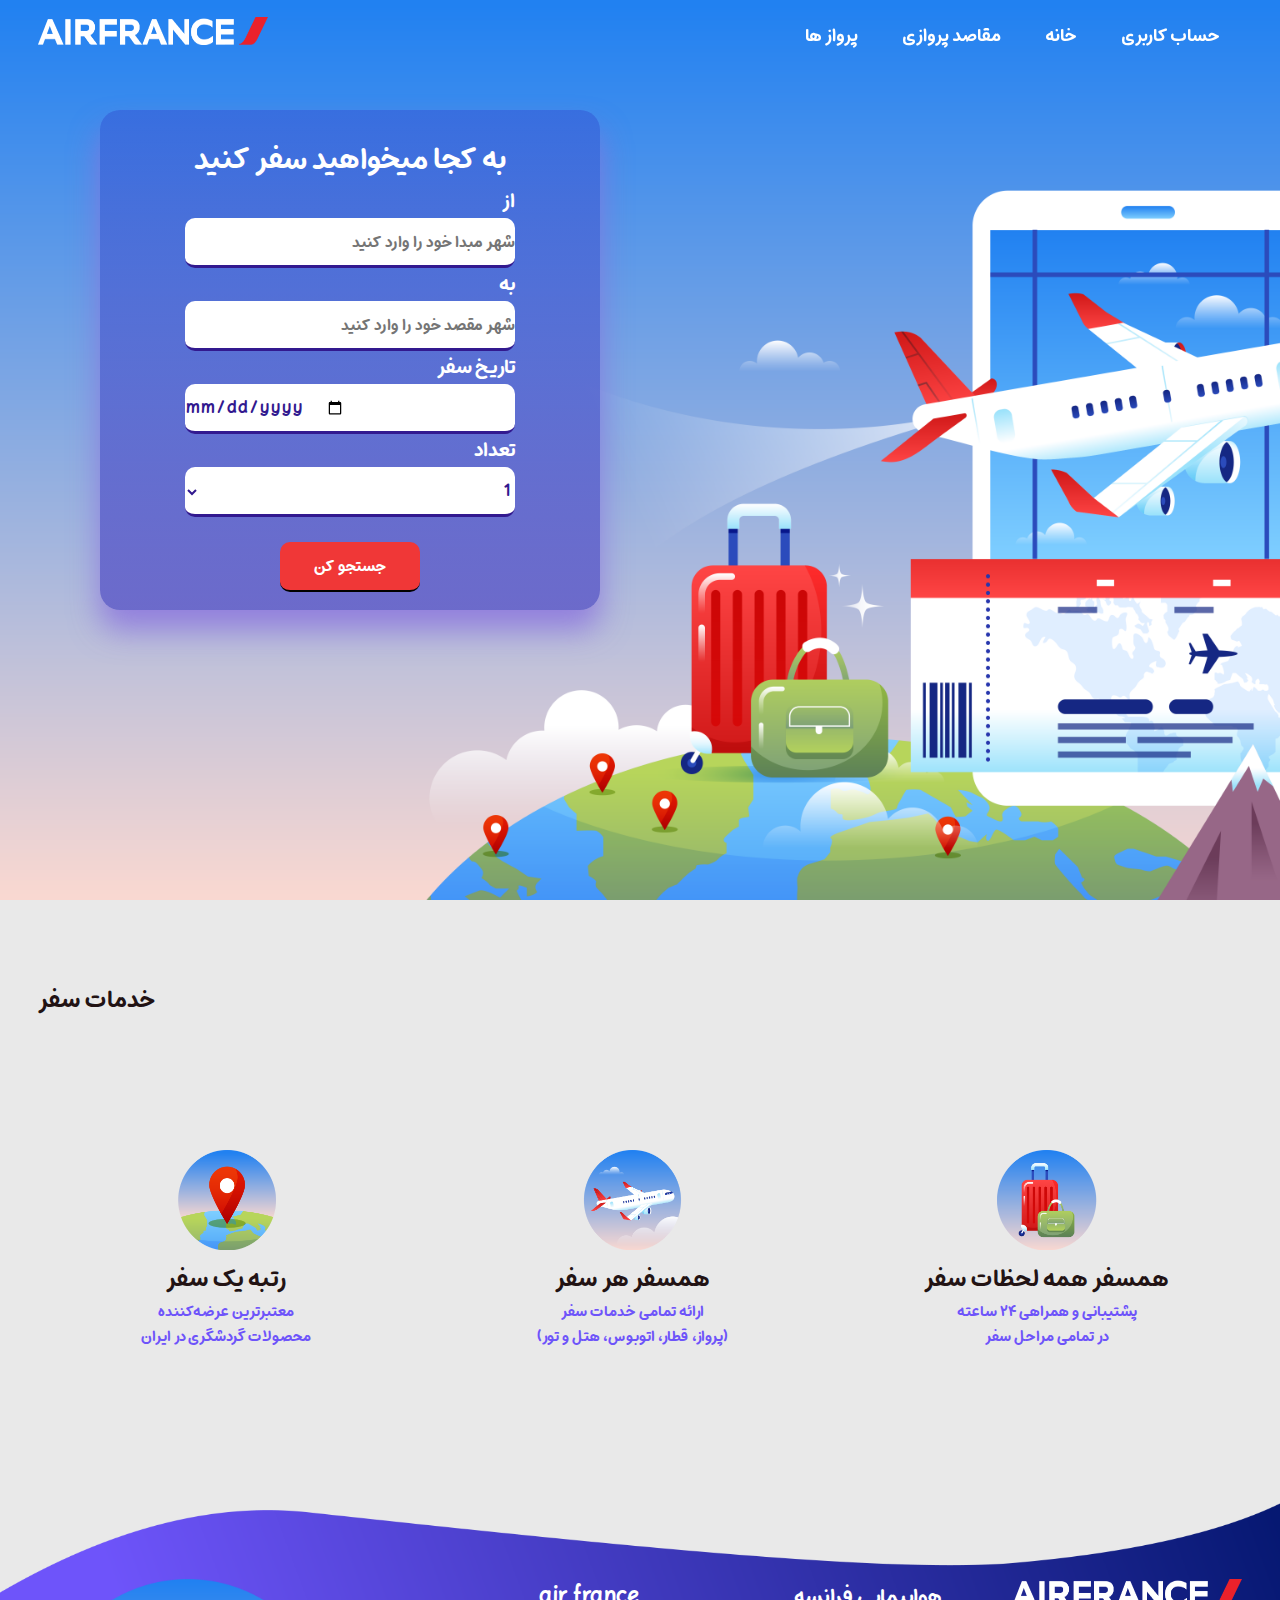
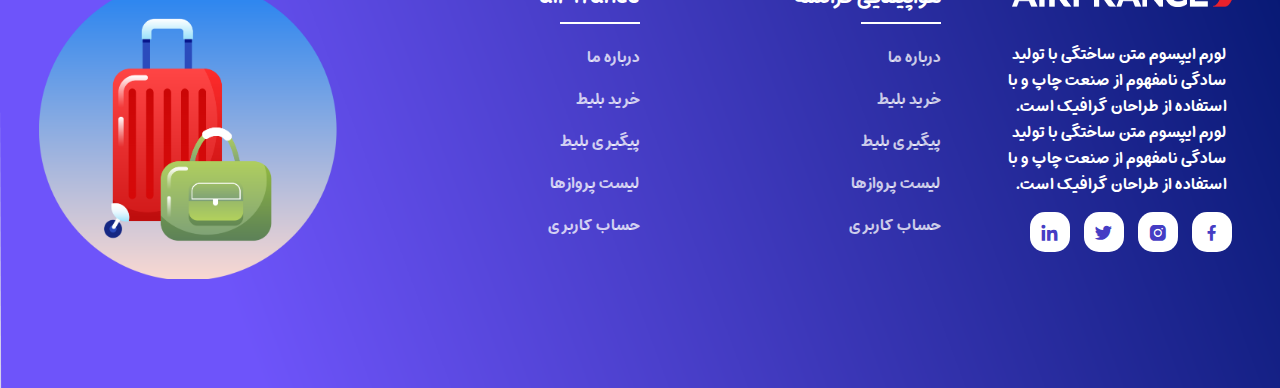
==== index (2).html @ 5649c814 "home" ====
<!DOCTYPE html>
<html lang="en">
<head>
    <meta charset="UTF-8">
    <meta http-equiv="X-UA-Compatible" content="IE=edge">
    <meta name="viewport" content="width=device-width, initial-scale=1.0">
    <link rel="stylesheet" type="text/css" href="style/style.css">
    <link rel="stylesheet" type="text/css" href="style/booking.css">
	<link rel="stylesheet"
     href="https://unpkg.com/boxicons@latest/css/boxicons.min.css">

    <title>Document</title>
</head>
<body>
    <!--header--->
	<header>
		<a href="#">
            <img src="style/img/Air-France-Logo.png" class="logo">
        </a>
		<div class="bx bx-menu" id="menu-icon"></div>

		<ul class="navbar">
			
			<li><a href="#package">پرواز ها</a></li>
			<li><a href="#destination">مقاصد پروازی</a></li>
            <li><a href="#home">خانه</a></li>
            <li><a href="#login">حساب کاربری</a></li>
		</ul>
	</header>

    	<!--Home section--->
	<section class="home" id="home">
		<div class="form">
            <h2>
                به کجا میخواهید سفر کنید
            </h2>
            <label for="from">از</label>
            <input type="text" id="from" placeholder="شهر مبدا خود را وارد کنید">
            <label for="from">به</label>
            <input type="text" id="to" placeholder="شهر مقصد خود را وارد کنید">
            <label for="تاریخ">تاریخ سفر</label>
            <input type="date" id="depart">  
            <label for="passengers">تعداد</label>
            <select name="passengers" id="passengers">
                <option value="1">1</option>
                <option value="2">2</option>
                <option value="3">3</option>
                <option value="4">4</option>
                <option value="5">5</option>
            </select>
            <button type="submit" id="booking-search-btn">جستجو کن</button>
		</div>
	</section>


    <!--container--->
	<section class="icon">
		<div class="text-h">
			<h2>خدمات سفر</h2>
		</div>

		<div class="row-items">
			<div class="icon-box">
				
					<img src="style/img/icon1.png" class="icon-img">
				
				<h4>رتبه یک سفر</h4>
				<p>معتبرترین عرضه‌کننده <br> محصولات گردشگری در ایران</p>
			</div>

			<div class="icon-box">
				
					<img src="style/img/icon2.png" class="icon-img">
			
				<h4>همسفر هر سفر</h4>
				<p>ارائه تمامی خدمات سفر <br> (پرواز، قطار، اتوبوس، هتل و تور)</p>
			</div>

			<div class="icon-box">
				
					<img src="style/img/icon3.png" class="icon-img">
				
				<h4>همسفر همه لحظات سفر</h4>
				<p>پشتیبانی و همراهی ۲۴ ساعته <br> در تمامی مراحل سفر</p>
			</div>
		</div>
	</section> 



	<!--footer--->
	<section id="contact">
		<div class="footer">
			<div class="main">
				<div class="list">
					<a href="#">
						<img src="style/img/icon3.png" class="svg">
					</a>
				</div>

				<div class="list">
					<h4>air france</h4>
					<ul>
						<li><a href="#">درباره ما</a></li>
						<li><a href="#">خرید بلیط</a></li>
						<li><a href="#">پیگیری بلیط</a></li>
						<li><a href="#">لیست پروازها</a></li>
						<li><a href="#">حساب کاربری</a></li>
					</ul>
				</div>

				<div class="list">
					<h4>هواپیمایی فرانسه</h4>
					<ul>
						<li><a href="#">درباره ما</a></li>
						<li><a href="#">خرید بلیط</a></li>
						<li><a href="#">پیگیری بلیط</a></li>
						<li><a href="#">لیست پروازها</a></li>
						<li><a href="#">حساب کاربری</a></li>
					</ul>
				</div>

				<div class="list">
					<a href="#">
						<img src="style/img/Air-France-Logo.png" class="logo">
					</a>
					<ul>
						<li><p class="info">لورم ایپسوم متن ساختگی با تولید <br>سادگی نامفهوم از صنعت چاپ و با <br>استفاده از طراحان گرافیک است.
						<br>لورم ایپسوم متن ساختگی با تولید <br>سادگی نامفهوم از صنعت چاپ و با <br>استفاده از طراحان گرافیک است.
						</p>
						<div class="social">
							<a href="#"><i class='bx bxl-facebook' ></i></a>
							<a href="#"><i class='bx bxl-instagram-alt' ></i></a>
							<a href="#"><i class='bx bxl-twitter' ></i></a>
							<a href="#"><i class='bx bxl-linkedin' ></i></a>
						</div>
					</li>
						
					</ul>
				</div>

				
			</div>
		</div>
	</section>


    <script type="text/javascript" src="script/script.js"></script>


    
</body>
</html>
---- style/style.css ----
@font-face {
    font-family: mikhak;
    src: url(font/font3.woff2) format("woff2");
}

*{
    padding: 0;
	margin: 0;
	box-sizing: border-box;
	font-family: mikhak;
	text-decoration: none;
	list-style: none;
	scroll-behavior: smooth;
}

:root{
	--bg-color: #fff;
	--text-color: #221314;
	--second-color: #5a7184;
	--main-color: #6e54fa;
	--big-font: 6rem;
	--h2-font: 40PX;
	--p-font: 1.1rem;
}
body{
	background: rgb(233, 233, 233);
	color: #221314;
}
header{
	position: fixed;
	top: 0;
	right: 0;
	width: 100%;
	z-index: 1000;
	display: flex;
	align-items: center;
	justify-content: space-between;
	background: transparent;
	padding: 30px 18%;
	transition: ease .40s;
}
.logo{
    height:28px;
    width: 230px;
}
.navbar{
	display: flex;
}
.navbar a{
	color: #fff;
	font-size: 18px;
	font-weight: 500;
	padding: 10px 22px;
	border-radius: 4px;
	transition: ease .40s;
}
.navbar a:hover{
	background: #fff;
	color: #6e54fa;
	box-shadow: 5px 10px 30px rgb(85 85 85 / 20%);
	border-radius: 4px;
}
#menu-icon{
	color: #fff;
	font-size: 35px;
	z-index: 10001;
	cursor: pointer;
	display: none;
}

section{
	padding: 80px 18%;
}

section{
	padding: 80px 18%;
}
.home{
	position: relative;
	width: 100%;
	height: 100vh;
	background: url(img/header.png);
	background-size: cover;
	background-position: center;
	display: grid;
	grid-template-columns: repeat(1, 1fr);
	align-items: center;
}

header.sticky{
	background: rgba(255, 255, 255, 0.856);
	padding: 10px 18%;
	box-shadow: rgba(33,35,38, 0.1) 0px 10px 10px -10px;
}
.sticky .logo{

    
}
.sticky .navbar a{
	color: #6e54fa;
} 

.text h2{
	font-size: var(--h2-font);
	line-height: 1.1;
}

/* icon */
.row-items{
	display: grid;
	grid-template-columns: repeat(auto-fit, minmax(250px, auto));
	grid-gap: 2rem;
	align-items: center;
	text-align: center;
	margin-top: 5rem;
}

.icon-box{
	padding: 50px 10px;
	border-radius: 30px;	
}

.icon-img{
	height: 100px;
	width: 100px;
}

.icon-box h4{
	font-size: 24px;
	font-weight: 600;
}

.icon-box p{
	font-size: 15px;
	color: #6e54fa;
}

.icon-box:hover{
	box-shadow: 5px 30px 56.1276px #6d54fa8c;
	border: 1px solid transparent;
	transform: translateY(-3px);
}

#contact{
	background: url(img/footer.png);
	background-size: cover;
}
.main{
	display: flex;
	flex-wrap: wrap;
}
.footer{
	
	padding: 20px 0;
}

.svg{
	width: 300px;
	height: 300px;
}
.list{
	direction: rtl;
	width: 25%;
}
.list h4{
	font-size: 21px;
	color: #fff;
	margin-bottom: 30px;
	position: relative;
}
.list h4::before{
	content: "";
	position: absolute;
	height: 2px;
	width: 80px;
	left: 10;
	bottom: -10px;
	background: #fff;
}
.list ul li:not(last-child) {
	margin-bottom: 16px;
}
.list ul li a{
	color: #ffffffbf;
	font-size: var(--p-font);
	display: block;
}
.list ul li a:hover{
	color:#fff;
}

.info {
	color: #fff;
	padding-right: 15px;
	padding-top: 25px;
	padding-bottom: 15px;
}
.list .social a{
	height: 40px;
	width: 40px;
	background: #fff;
	color: #453dc4;
	display: inline-flex;
	align-items: center;
	justify-content: center;
	font-size: 21px;
	border-radius: 15px;
	margin-right: 10px;
}

.list .social a:hover{
	transform: scale(1.1);
	color: #453dc4;
}

@media (max-width: 1400px){
	header{
		padding: 17px 3%;
	}
	header.sticky{
		padding: 10px 3%;
		
	}
	section{
		padding: 80px 3%;
		
	}
	:root{
		--big-font: 4.5rem;
	  --h2-font: 40PX;
	  --p-font: 1rem;
	
	}
}
---- style/booking.css ----
.form{
    direction: rtl;
    width:500px;
    height:500px;
    left: 100px;
    top: 110px;
    background: linear-gradient(to top , rgba(49, 39, 189, 0.548) , rgba(49, 39, 189, 0.288));
    position: absolute;
    border-radius: 20px;
    backdrop-filter: bulr(80%);
    box-shadow: 0 20px 30px rgba(137, 113, 221, 0.80);

}
.form h2{
    width:330px;
    font-family: mikhak;
    text-align: center;
    color: #ffff;
    font-size: 30px;
    margin-right: 85px;
    padding-top: 25px;

}

.form input{
    display: flex;
    margin-right: 85px;
    width: 330px;
    height: 50px;
    background: #ffff;
    border-bottom:3px solid #32198f ;
    border-top: none;
    border-left: none;
    border-right: none;
    border-radius: 10px;
    color: #32198f;
    font-size: medium;
    letter-spacing: 1px;
    font-family: mikhak;
}


.form label{
   
    font-size: 20px;
    padding-right: 85px;
    color: #ffff;
}

#passengers{
    display: flex;
    margin-right: 85px;
    width: 330px;
    height: 50px;
    background: #ffff;
    border-bottom:3px solid #32198f ;
    border-top: none;
    border-left: none;
    border-right: none;
    border-radius: 10px;
    color: #32198f;
    font-size: medium;
    letter-spacing: 1px;
    font-family: mikhak;
}

#booking-search-btn{
    margin-top: 25px; 
    margin-right: 180px;
    width: 140px;
    height: 50px;
    background:#f03737;
    border-radius: 10px;
    border-top: none;
    border-left: none;
    border-right: none;
    color: #ffff;
    font-size: medium;
    font-family: mikhak;

}


#booking-search-btn:hover
{
    transform: scale(1.1);

}
.form input:focus{
    outline: none;
}
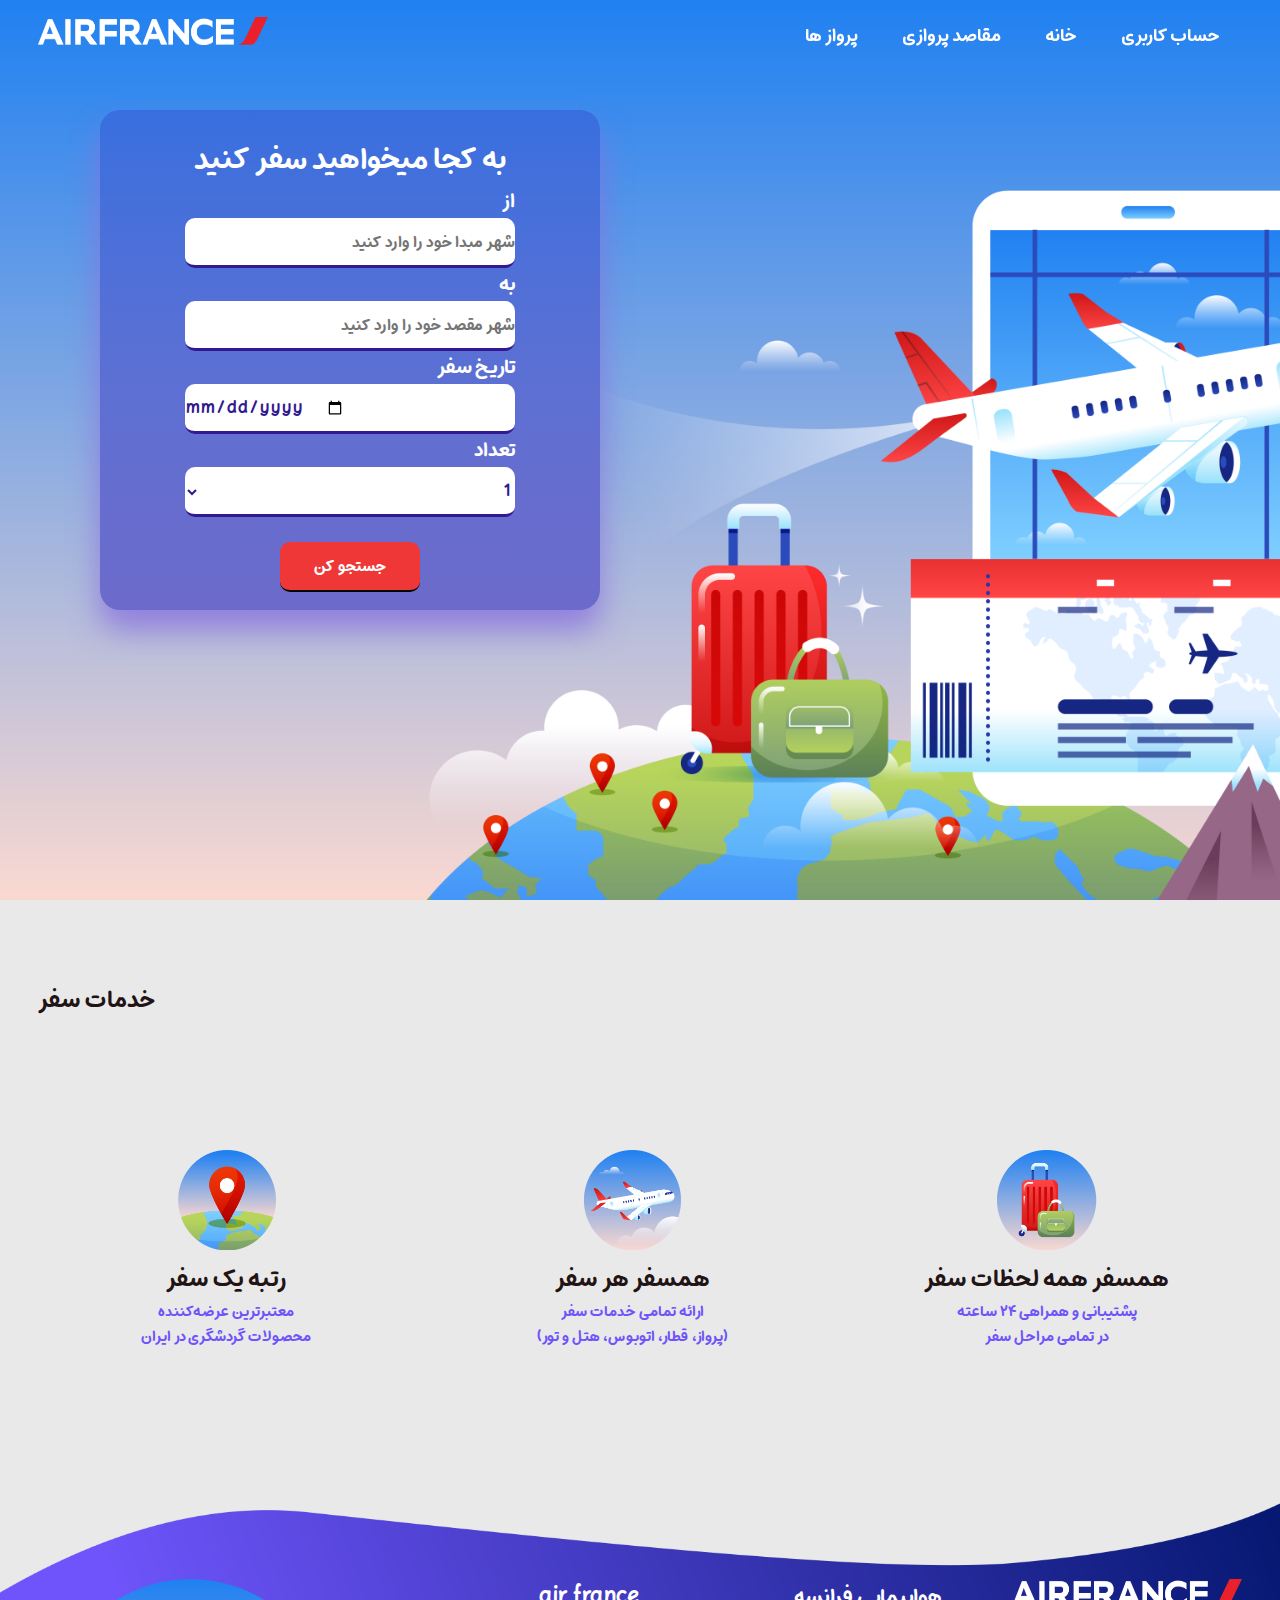
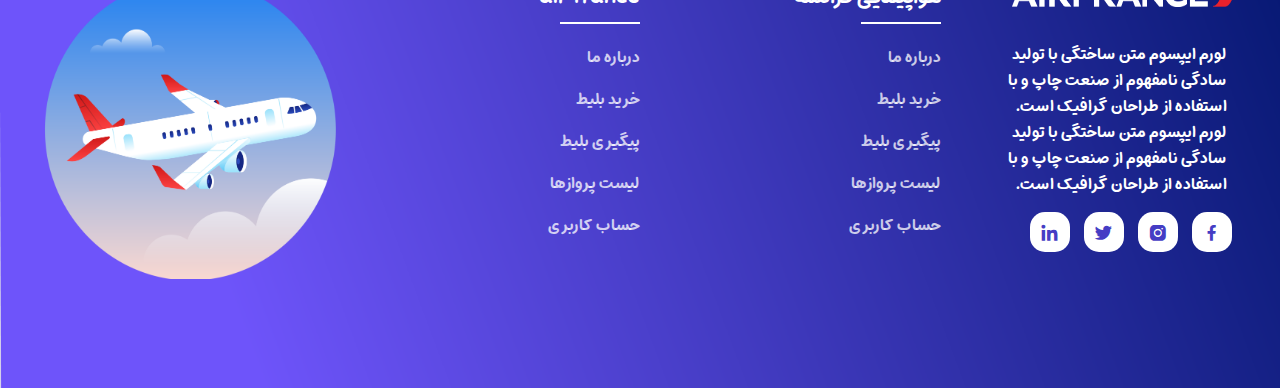
==== commit cb6c01a6: "page seat add" ====
--- a/index (2).html
+++ b/index (2).html
@@ -94,7 +94,7 @@
 			<div class="main">
 				<div class="list">
 					<a href="#">
-						<img src="style/img/icon3.png" class="svg">
+						<img src="style/img/icon2.png" class="svg">
 					</a>
 				</div>
 
--- a/style/style.css
+++ b/style/style.css
@@ -72,9 +72,6 @@
 	padding: 80px 18%;
 }
 
-section{
-	padding: 80px 18%;
-}
 .home{
 	position: relative;
 	width: 100%;
@@ -141,6 +138,10 @@
 	transform: translateY(-3px);
 }
 
+
+/* this is a footer */
+
+
 #contact{
 	background: url(img/footer.png);
 	background-size: cover;
